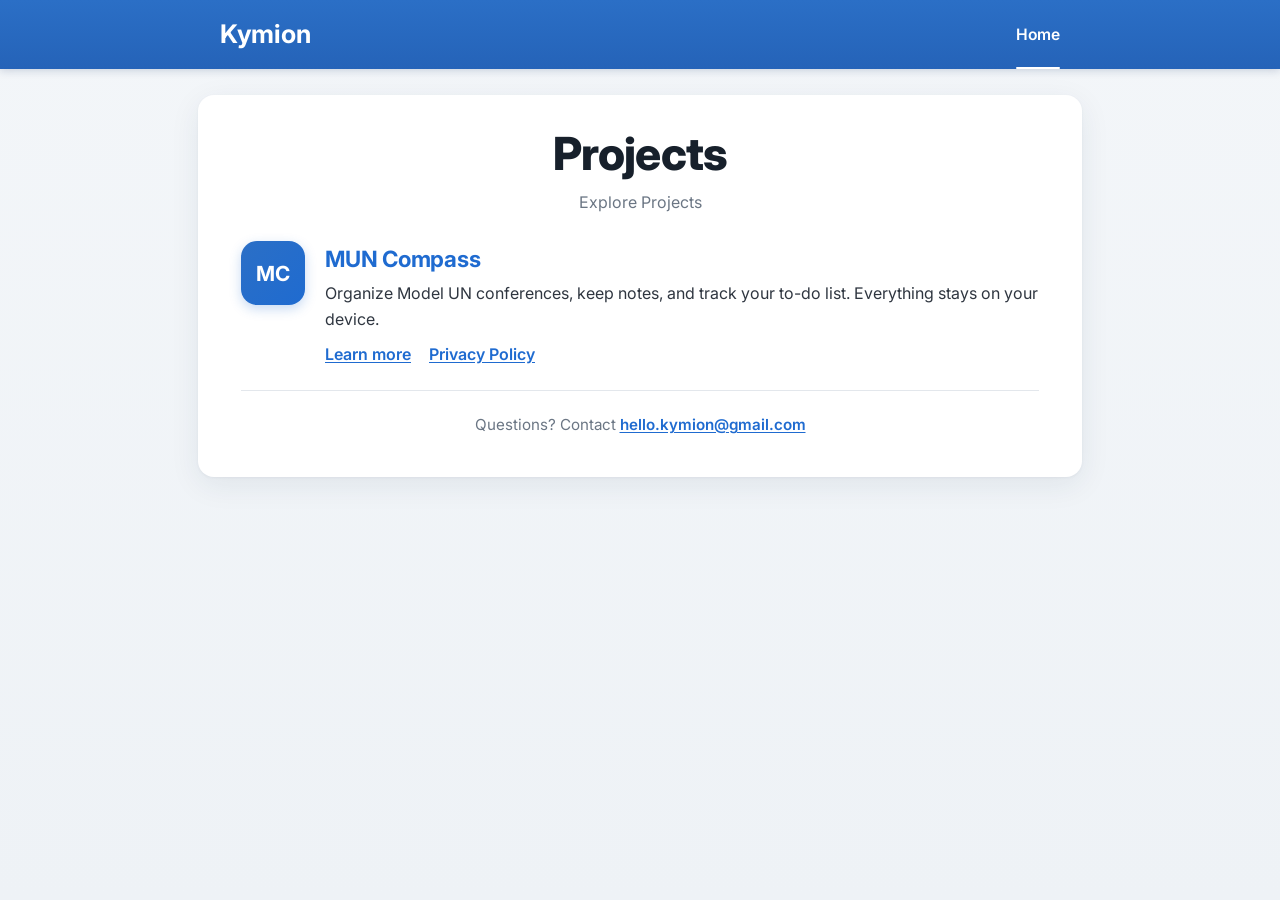
==== index.html @ 1153da58 "First Commit" ====
<!DOCTYPE html>
<html lang="en">
<head>
  <meta charset="UTF-8">
  <meta name="viewport" content="width=device-width, initial-scale=1.0">
  <title>Kymion – Apps</title>
  <link rel="preconnect" href="https://fonts.googleapis.com">
  <link rel="preconnect" href="https://fonts.gstatic.com" crossorigin>
  <link href="https://fonts.googleapis.com/css2?family=Inter:wght@400;500;600;700;800&display=swap" rel="stylesheet">
  <link rel="stylesheet" href="style.css">
</head>
<body>

  <header class="site-header">
    <div class="header-inner">
      <a href="index.html" class="brand">Kymion</a>
      <nav class="nav">
        <a href="index.html" class="nav-link active">Home</a>
      </nav>
    </div>
  </header>

  <main class="page">
    <article class="card">
      <header class="card-header">
        <h1>Projects</h1>
        <p class="app-name">Explore Projects</p>
      </header>

      <div class="app-list">

        <!-- Copy this block to add a new app -->
        <section class="app-item">
          <div class="app-icon">MC</div>
          <div class="app-info">
            <h2>MUN Compass</h2>
            <p>Organize Model UN conferences, keep notes, and track your to-do list. Everything stays on your device.</p>
            <div class="app-links">
              <a href="apps/mun-compass.html">Learn more</a>
              <a href="privacy/munc_privacy.html">Privacy Policy</a>
            </div>
          </div>
        </section>

      </div>

      <footer class="contact">
        <p>Questions? Contact <a href="mailto:hello.kymion@gmail.com">hello.kymion@gmail.com</a></p>
      </footer>
    </article>
  </main>

</body>
</html>
---- style.css ----
/* ---------- Base ---------- */
:root {
  --blue: #2b6fc6;
  --blue-dark: #2563b8;
  --heading-blue: #1f6bd0;
  --text: #2f3640;
  --title: #17202b;
  --muted: #6b7684;
  --divider: #e3e7ec;
  --page-bg: #eef2f6;
  --card-bg: #ffffff;
  --max-width: 884px;
}

* {
  box-sizing: border-box;
  margin: 0;
  padding: 0;
}

body {
  font-family: "Inter", -apple-system, BlinkMacSystemFont, "Segoe UI", Roboto, sans-serif;
  color: var(--text);
  background: linear-gradient(180deg, #f3f6f9 0%, var(--page-bg) 100%);
  min-height: 100vh;
  line-height: 1.6;
  -webkit-font-smoothing: antialiased;
}

/* ---------- Header ---------- */
.site-header {
  background: linear-gradient(180deg, var(--blue) 0%, var(--blue-dark) 100%);
  box-shadow: 0 2px 8px rgba(20, 50, 100, 0.18);
  position: sticky;
  top: 0;
  z-index: 10;
}

.header-inner {
  max-width: var(--max-width);
  margin: 0 auto;
  padding: 0 22px;
  height: 69px;
  display: flex;
  align-items: center;
  justify-content: space-between;
}

.brand {
  color: #fff;
  font-size: 1.6rem;
  font-weight: 700;
  text-decoration: none;
  letter-spacing: -0.01em;
}

.nav {
  display: flex;
  gap: 46px;
  height: 100%;
}

.nav-link {
  color: rgba(255, 255, 255, 0.92);
  text-decoration: none;
  font-size: 0.98rem;
  font-weight: 500;
  display: flex;
  align-items: center;
  position: relative;
  transition: color 0.2s;
}

.nav-link:hover {
  color: #fff;
}

.nav-link.active {
  color: #fff;
  font-weight: 600;
}

/* white underline under the active tab */
.nav-link.active::after {
  content: "";
  position: absolute;
  left: 0;
  right: 0;
  bottom: 0;
  height: 2px;
  background: #fff;
  border-radius: 2px;
}

/* ---------- Card ---------- */
.page {
  padding: 26px 16px 60px;
}

.card {
  max-width: var(--max-width);
  margin: 0 auto;
  background: var(--card-bg);
  border-radius: 16px;
  box-shadow: 0 8px 30px rgba(30, 50, 80, 0.08), 0 1px 3px rgba(30, 50, 80, 0.05);
  padding: 32px 43px 40px;
}

.card-header {
  text-align: center;
  margin-bottom: 26px;
}

.card-header h1 {
  font-size: 2.85rem;
  font-weight: 800;
  color: var(--title);
  letter-spacing: -0.02em;
  line-height: 1.2;
  margin-bottom: 8px;
}

.app-name {
  color: var(--muted);
  font-size: 1rem;
}

.updated {
  color: var(--muted);
  font-size: 0.85rem;
}

/* ---------- Sections ---------- */
.policy-section {
  padding: 18px 0 22px;
  border-bottom: 1px solid var(--divider);
}

.policy-section:first-of-type {
  padding-top: 0;
}

.policy-section:last-of-type {
  border-bottom: none;
  padding-bottom: 0;
}

.policy-section h2 {
  color: var(--heading-blue);
  font-size: 1.4rem;
  font-weight: 700;
  margin-bottom: 8px;
  letter-spacing: -0.01em;
}

.policy-section p {
  font-size: 1rem;
  line-height: 1.6;
}

.policy-section a {
  color: var(--heading-blue);
  font-weight: 600;
  text-decoration: underline;
  text-underline-offset: 2px;
}

.policy-section a:hover {
  color: var(--blue-dark);
}

/* ---------- Mobile ---------- */
@media (max-width: 600px) {
  .header-inner {
    height: 60px;
    padding: 0 16px;
  }

  .brand {
    font-size: 1.25rem;
  }

  .nav {
    gap: 20px;
  }

  .nav-link {
    font-size: 0.9rem;
  }

  .card {
    padding: 24px 20px 30px;
    border-radius: 12px;
  }

  .card-header h1 {
    font-size: 2rem;
  }

  .policy-section h2 {
    font-size: 1.2rem;
  }
}

/* ---------- Home page: app list ---------- */
.app-item {
  display: flex;
  gap: 20px;
  align-items: flex-start;
  padding: 22px 0;
  border-bottom: 1px solid var(--divider);
}

.app-item:first-child {
  padding-top: 0;
}

.app-icon {
  flex-shrink: 0;
  width: 64px;
  height: 64px;
  border-radius: 16px;
  background: linear-gradient(135deg, var(--blue) 0%, var(--heading-blue) 100%);
  color: #fff;
  font-weight: 700;
  font-size: 1.3rem;
  display: flex;
  align-items: center;
  justify-content: center;
  box-shadow: 0 4px 12px rgba(31, 107, 208, 0.25);
}

/* to use a real icon instead: <img class="app-icon" src="icon.png" alt=""> */
img.app-icon {
  object-fit: cover;
  background: none;
}

.icon-tide {
  background: linear-gradient(135deg, #1fa3c4 0%, #2b6fc6 100%);
}

.app-info h2 {
  color: var(--heading-blue);
  font-size: 1.4rem;
  font-weight: 700;
  letter-spacing: -0.01em;
  margin-bottom: 4px;
  display: flex;
  align-items: center;
  gap: 10px;
  flex-wrap: wrap;
}

.app-info p {
  font-size: 1rem;
  line-height: 1.6;
}

.badge {
  font-size: 0.75rem;
  font-weight: 600;
  color: var(--muted);
  background: #eef2f6;
  border-radius: 999px;
  padding: 2px 10px;
  letter-spacing: 0;
}

.app-links {
  margin-top: 10px;
  display: flex;
  gap: 18px;
  flex-wrap: wrap;
}

.app-links a,
.contact a {
  color: var(--heading-blue);
  font-weight: 600;
  text-decoration: underline;
  text-underline-offset: 2px;
}

.app-links a:hover,
.contact a:hover {
  color: var(--blue-dark);
}

.contact {
  padding-top: 22px;
  text-align: center;
  color: var(--muted);
  font-size: 0.95rem;
}

@media (max-width: 600px) {
  .app-item {
    gap: 14px;
  }

  .app-icon {
    width: 52px;
    height: 52px;
    border-radius: 13px;
    font-size: 1.1rem;
  }

  .app-info h2 {
    font-size: 1.2rem;
  }
}

/* ---------- App page ---------- */
.app-hero {
  display: flex;
  flex-direction: column;
  align-items: center;
  gap: 14px;
}

.app-hero .app-icon {
  width: 84px;
  height: 84px;
  border-radius: 20px;
  font-size: 1.7rem;
}

.policy-section ul {
  padding-left: 22px;
}

.policy-section li {
  margin-bottom: 4px;
}
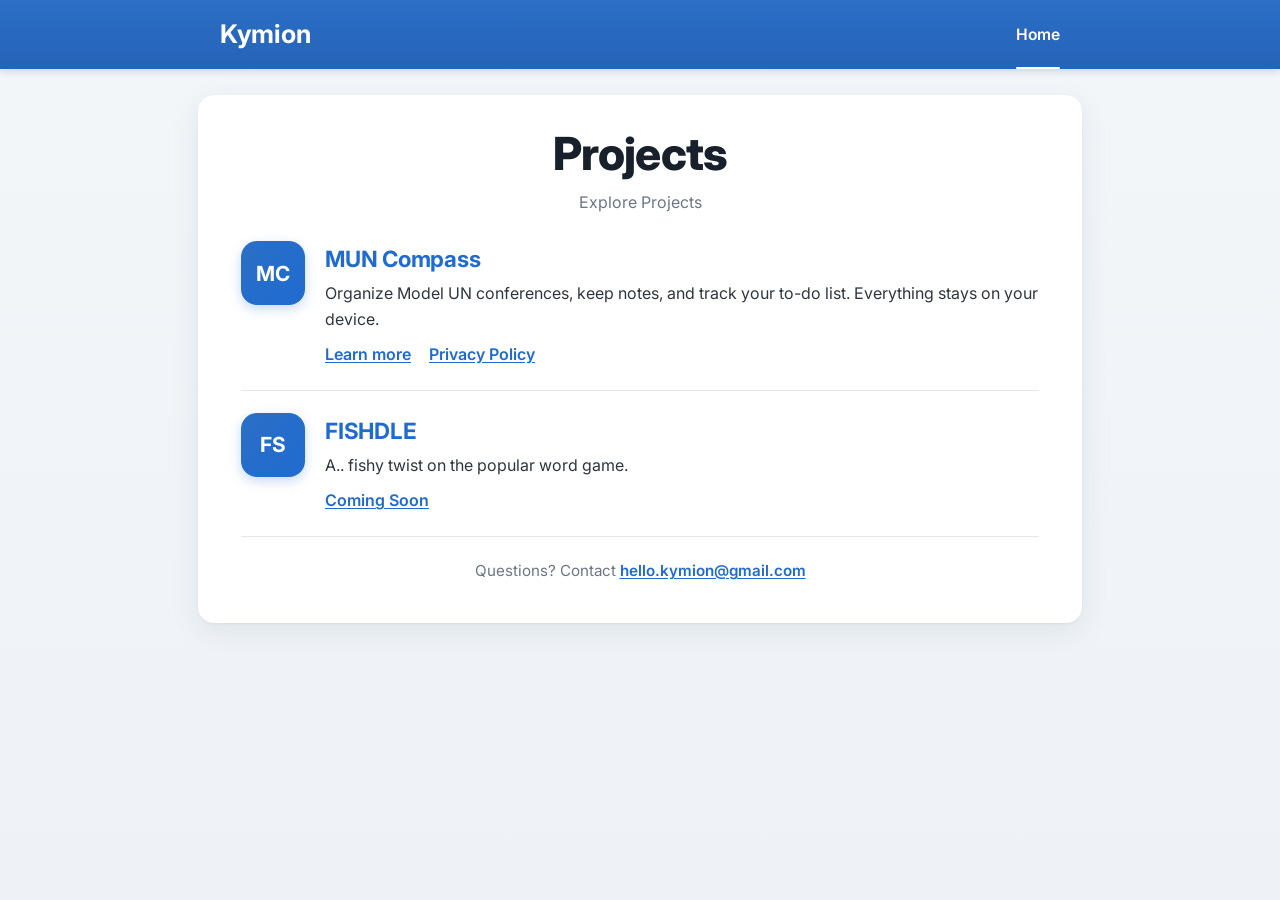
==== commit fdd7f409: "Added Fishdle coming soon" ====
--- a/index.html
+++ b/index.html
@@ -8,6 +8,7 @@
   <link rel="preconnect" href="https://fonts.gstatic.com" crossorigin>
   <link href="https://fonts.googleapis.com/css2?family=Inter:wght@400;500;600;700;800&display=swap" rel="stylesheet">
   <link rel="stylesheet" href="style.css">
+   <link rel="manifest" href="/manifest.json">
 </head>
 <body>
 
@@ -42,6 +43,17 @@
           </div>
         </section>
 
+        <section class="app-item">
+          <div class="app-icon">FS</div>
+          <div class="app-info">
+            <h2>FISHDLE</h2>
+            <p>A.. fishy twist on the popular word game.</p>
+            <div class="app-links">
+              <a href="apps/fishdle.html">Coming Soon</a>
+            </div>
+          </div>
+        </section>
+
       </div>
 
       <footer class="contact">
